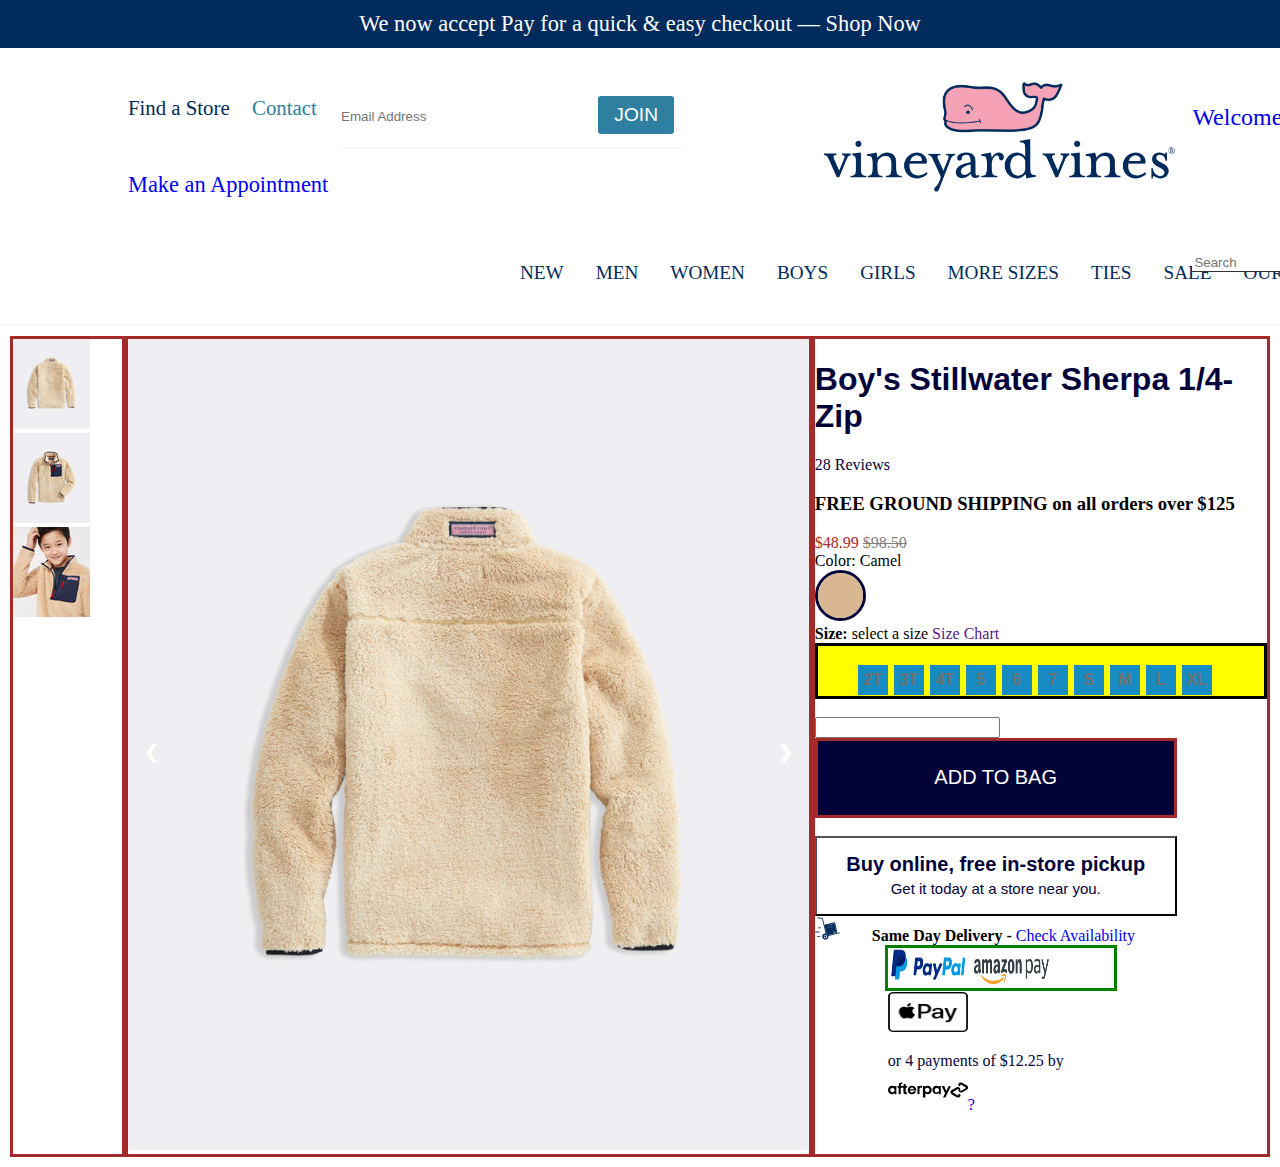
==== index.html @ 40862640 "First Commit" ====
<!DOCTYPE html>
<html lang="en">
<head>
    <meta charset="UTF-8">
    <meta http-equiv="X-UA-Compatible" content="IE=edge">
    <meta name="viewport" content="width=device-width, initial-scale=1.0">
    <title>Document</title>
    <link rel="stylesheet" href="css/style.css">
    <link rel="stylesheet" href="https://use.fontawesome.com/releases/v5.15.2/css/all.css" integrity="sha384-vSIIfh2YWi9wW0r9iZe7RJPrKwp6bG+s9QZMoITbCckVJqGCCRhc+ccxNcdpHuYu" crossorigin="anonymous">
    <script src="https://ajax.googleapis.com/ajax/libs/jquery/3.6.0/jquery.min.js"></script>
</head>
<body>

    <div id = "one">
        We now accept <i class="fab fa-apple"></i> Pay for a quick & easy checkout 
        <span>— Shop Now</span>
    </div>
    <div id = "two">
        <div id = "two__one">
            <ul>
                <a href="#">
                    <li id = "findStore">Find a Store</li>
                </a>
                <a href="#">
                    <li id = "contact">Contact</li>
                </a>
                <span>
                    <input type="text" placeholder="Email Address">
                    <button>JOIN</button>
                </span>
            </ul>
            <a href="#">
                <p>Make an Appointment</p>
            </a>
        </div>
        <div id = "two__two">
            <a href="#">
                <img src="img/logo@2.6x.png" alt="vineyard vines logo">
              </a>
        </div>
        <div id = "two__three">
            <ul>
                <a href="#">
                    <li class = "welcome">
                        <span class = "welcome">Welcome,</span>
                        <span class = "welcome">Sign in</span>
                    </li>
                </a>
                <a href="#">
                    <li class = "welcome">
                        <span>
                            Ship To
                            <i class="fab fa-canadian-maple-leaf"></i>
                        </span>
                    </li>
                </a>
                <li id = "suitcase">
                  <i class="fas fa-suitcase-rolling" id = "suitcase__icon"></i>
                 <span>
                  <p id = "bag">Bag</p>
                 </span>
                </li>
            </ul>
        </div>
        <div id = "two__four">
            <ul>
                <li>NEW</li>
                <li>MEN</li>
                <li>WOMEN</li>
                <li>BOYS</li>
                <li>GIRLS</li>
                <li>MORE SIZES</li>
                <li>TIES</li>
                <li>SALE</li>
                <li>OUR STORY</li>
            </ul>
        </div>
        <div id = "two__five">
            <span>
                <input type="text" placeholder="Search">
                <i class="fas fa-search"></i>
            </span>
        </div>
    </div>

    <div class="grid-container">
        <div class="small-images">
            <img src="img/3K001154_252_LD_B (1).jpg"  alt="">
            <img src="img/3K001154_252_LD_F (1).jpg" alt="">
            <img src="img/3K001154_252_OF_ED (1).jpg" alt="">
           

        </div>
        
        <!-- <div class="big-images">
            <div></div>
            <img src="img/3K001154_252_LD_B.jpg" width= "100%" alt="">
            

        </div> -->

        <div>
                            <!-- Slideshow container -->
        <div class="slideshow-container">

            <!-- Full-width images with number and caption text -->
            <div class="mySlides fade">
                <!-- <div class="numbertext">1 / 3</div> -->
                <img src="img/3K001154_252_LD_B.jpg" style="width:100%">
                
            </div>
        
            <div class="mySlides fade">
                <!-- <div class="numbertext">2 / 3</div> -->
                <img src="img/3K001154_252_LD_F.jpg" style="width:100%">
                
            </div>
        
            <div class="mySlides fade">
                <!-- <div class="numbertext">3 / 3</div> -->
                <img src="img/3K001154_252_OF_ED.jpg" style="width:100%">
                
            </div>
        
            <!-- Next and previous buttons -->
            <a class="prev" onclick="plusSlides(-1)">&#10094;</a>
            <a class="next" onclick="plusSlides(1)">&#10095;</a>
        </div>


        </div>
        
        <div class="details"> 
            <h1>Boy's Stillwater Sherpa 1/4-Zip</h1>
            <div class="stars">
                <i class="fas fa-star"></i>
                <i class="fas fa-star"></i>
                <i class="fas fa-star"></i>
                <i class="fas fa-star"></i>
                <i class="fas fa-star-half-alt"></i>
                <p> 28 Reviews</p>
            </div>
            <!-- <span> 28 Reviews</span></p> -->
            <h3>FREE GROUND SHIPPING <span>on all orders over $125</span></h3>
            <div class="price">$48.99 <span>$98.50</span></div>
            <div class="color">Color: Camel <br><img src="img/3K001154_252_LD_S.jpg" alt=""></div>
            <div class="size"><strong>Size: </strong> select a size <span><a href="">Size Chart</a></span></div>
            <div class="list">
                <ul>
                    <li class="available">2T</li>
                    <li class="available">3T</li>
                    <li class="available">4T</li>
                    <li class="available">5</li>
                    <li class="available">6</li>
                    <li class="available">7</li>
                    <li class="available">S</li>
                    <li class="available">M</li>
                    <li class="available">L</li>
                    <li class="available">XL</li>
                </ul>
            </div>
           
            <br>
            <div><i onClick="minus()" class="fas fa-minus-circle"></i><input class="input" type="text"><i onclick="add()" class="fas fa-plus-circle"></i></div>
              
            <div class = "button"><button onclick="addToCart()" id="blue">ADD TO BAG</button></div>
            <br><div ><button id="white"><strong>Buy online, free in-store pickup </strong> <br>
            <span>Get it today at a store near you.</span></button></div>
            <div class = "delivery">
                <img src="img/del.svg" alt="">
                <strong>Same Day Delivery - </strong>
                <a href="#">Check Availability</a>



            </div>

            <div class="modeOfPayment">
                
                    <img src="img/pay-paypal.png" alt="">
                    <img src="img/pay-amazon.png" alt="">
                    <img src="img/pay-applepay.png" alt="">
                    <p>or 4 payments of $12.25 by <img id = "" src="img/afterpay-lockup-blackonwhite.svg" alt=""><a href="#">?</a></p>
                
            </div>
            

        </div>

    </div>

    <div class="addToCart hideItems">
        <div class="itemsAdded">
            <h3>Items added to Cart</h3>
            <div class="grid-cart">
                <div class = "priceimg">
                    <img src="img/3K001154_252_LD_B (1).jpg" alt="">
                </div>
    
                <div class="cartInfo">
                    <h2>Boys' Stillwater Sherpa 1/4-Zip <br>
                    <span>$48.99<span> <span id="crossout">$98.50</span>
                 </h2>
                 <p>Camel/ 3T <br>Qty: 3 <br><span> $146.97</span></p>
                 
    
                </div>
            </div>
    
        </div>
        <hr>
        <div class="subtotal">
    
    
        </div>
        <hr>
        <div class="checkout">
            <button id="blue">CHECKOUT</button>
            <hr>
            <button id="white">CONTINUE SHOPPING</button>
    
        </div>

    </div>

    
    
    <script src="js/index.js"></script>
</body>
</html>
---- css/style.css ----
body{
    margin: 0;
    padding: 0;
    /* background-color:aqua */
}

#one {
    background-color: #002b5c;
    color: white;
    font-size: 1.4rem;
    grid-area: one;
    padding-bottom: 0.7rem;
    padding-top: 0.7rem;
    text-align: center;
  }
  
  #one span {
    font-weight: normal;
  }

  #two {
    border-bottom: 2px solid #f7f7f7;
    display: grid;
    gap: 1rem;
    grid-area: two;
    grid-auto-rows: minmax(1rem, auto);
    grid-template-columns: repeat(3, 1fr);
    padding-bottom: 1.5rem;
    padding-top: 2rem;
    grid-template-areas:
      "two__one two__two two__three"
      " two__four two__four two__five";
  }
  
  #two__one {
    color: #002b5c;
    grid-area: two__one;
    margin-left: 8rem;
    margin-right: 4rem;
    white-space: nowrap;
  }
  
  #two__one ul {
    display: flex;
    list-style-type: none;
    padding-left: 0;
  }
  
  #two__one ul * {
    margin-right: 0.7rem;
  }
  
  #findStore {
    font-size: 1.3rem;
    color: #002b5c;
  }
  
  #findStore:hover {
    border-bottom: 1px solid #002b5c;
  }
  
  #contact {
    font-size: 1.3rem;
    color: #2e7fa0;
  }
  
  #contact:hover {
    border-bottom: 1px solid #002b5c;
  }
  
  #two__one span {
    padding-bottom: 0.8rem;
    border-bottom: 2px solid #f7f7f7;
  }
  
  #two__one span input {
    border: 0;
    width: 15rem;
  }
  
  #two__one span button {
    background-color: #2e7fa0;
    border-radius: 3px;
    border: 0;
    color: white;
    font-size: 1.2rem;
    outline: 0;
    padding: 0.5rem 1rem;
  }
  
  #two__one p {
    font-size: 1.4rem;
  }
  
  #two__one p:hover {
    text-decoration: underline;
  }
  
  a {
    text-decoration: none;
  }
  
  #two__two {
    grid-area: two__two;
    margin-left: 3rem;
  }
  
  #two__two img {
    width: 22rem;
    height: 7rem;
  }
  
  #two__three {
    font-size: 1.5rem;
    grid-area: two__three;
    white-space: nowrap;
  }
  
  .welcome:hover {
    border-bottom: 1px solid #333;
  }
  
  #bag {
    font-size: 1.5rem;
    color: red;
  }
  
  #suitcase__icon {
    font-size: 3rem;
  }
  
  #two__three ul {
    list-style-type: none;
    display: flex;
    padding-left: 0;
  }
  
  #two__three span {
    margin-right: 1rem;
  }
  
  #two__three ul li {
    margin-right: 1rem;
  }
  
  #two__three ul li[class="welcome"]::after {
    content: "|";
  }
  
  #two__four {
    grid-area: two__four;
    white-space: nowrap;
    margin-left: 30rem;
  }
  
  #two__four ul {
    list-style-type: none;
    color: #002b5c;
    display: flex;
    justify-content: space-around;
  }
  
  #two__four ul li {
    margin-right: 2rem;
    font-size: 1.2rem;
  }
  
  #two__four ul li:hover {
    padding: 1rem;
    background-color: #2e7fa0;
  }
  
  #two__five {
    grid-area: two__five;
  }
  
  #two__five input {
    border: 0;
    border-bottom: 1px solid #333;
  }
  
  #two__five i {
    font-size: 1.5rem;
  }
  #three {
    grid-area: three;
    display: grid;
    gap: 1rem;
    grid-template-columns: repeat(11, 1fr);
    grid-auto-rows: minmax(1fr, auto);
    grid-template-areas:
      "three_1 . . . . . . . . . . "
      "three_2 three_3 three_3 three_3 three_3 three_3 three_4 three_4 three_4 three_4 three_4";
  }
  
  #three_1 {
    grid-area: three_1;
    margin-left: 2rem;
  }
  
  #three_1 ul {
    list-style-type: none;
    display: flex;
  }
  
  #three_1 ul li {
    margin-right: 1.5rem;
    font-size: 1.2rem;
    color: #333;
  }
  
  #three_1 ul li::after {
    content: " >";
    white-space: nowrap;
  }
  
  #three_1 ul li:hover {
    border-bottom: 1px solid #333;
  }
  
  #three_2 {
    grid-area: three_2;
    margin-left: 6rem;
  }
  
  #three_2_a img:hover,
  #three_2_b img:hover,
  #three_2_c img:hover {
    border: 2px solid #333;
    transform: scale(1.02);
  }

/* Slideshow container */
.slideshow-container {
    max-width: 100%;
    max-height: 100%;
    position: relative; 
    margin: auto; 
  }
  
  .mySlides {
    display: none;
  }
  
  .prev, .next {
    cursor: pointer;
    position: absolute;
    top: 50%;
    width: auto;
    margin-top: -22px;
    padding: 16px;
    color: white;
    font-weight: bold;
    font-size: 18px;
    transition: 0.6s ease;
    border-radius: 0 3px 3px 0;
    user-select: none;
  }
  
  
  .next {
    right: 0;
    border-radius: 3px 0 0 3px;
  }
  
  
  .prev:hover, .next:hover {
    background-color: rgba(0,0,0,0.8);
  }
  
  .text {
    color: #f2f2f2;
    font-size: 15px;
    /* padding: 8px 12px; */
    position: absolute;
    bottom: 8px;
    width: 80%;
    height: 420px;
    /* border: solid black; */
    margin-left: 100px;
    margin-bottom: 50px;
    /* text-align: center; */
  }
  
  /* .dot {
    cursor: pointer;
    height: 15px;
    width: 15px;
    margin: 0 2px;
    background-color: #bbb;
    border-radius: 50%;
    display: inline-block;
    transition: background-color 0.6s ease;
  } */
  
  .active, .dot:hover {
    background-color: #717171;
  }
  
  .fade {
    -webkit-animation-name: fade;
    -webkit-animation-duration: 1.5s;
    animation-name: fade;
    animation-duration: 1.5s;
  }
  
  @-webkit-keyframes fade {
    from {opacity: .4}
    to {opacity: 1}
  }
  
  @keyframes fade {
    from {opacity: .4}
    to {opacity: 1}
  }
  
  
  
.grid-container{
    display: grid;
    /* border: solid green; */
    grid-template-columns: 0.5fr 3fr 2fr;
    grid-template-rows:1fr;
    padding:10px;
}

.grid-container > div {
    border: solid brown; 
}

.details h1{
    font-family: Arial, Helvetica, sans-serif;
    color: rgb(3, 3, 58);
}

.details p{
    color: rgb(3, 3, 58);
}

/* .star{
    display: grid;
    grid-template-columns: 1fr repeat(6, 1fr);
} */
.details p span{
    font-family: Arial, Helvetica;
}

.price{
    color:brown;
}

.price span{
    color:gray;
    text-decoration:line-through;
}

.color{
    color: black;

}

.color img{
    border: solid  rgb(3, 3, 58);
    border-radius: 50%;
    width: 10%;
    height: 10%;
}

.color img:hover{
    cursor: pointer;
}
.list{
    border: solid black;
    height: 50px;
    background-color: yellow;
}
.list li{
    padding: 0;
    float: left;
    display: block;
    margin: 3px 6px 3px 0px;
}

.available{
    float: left;
    display: block;
    width: 30px;
    height:30px;
    background-color: rgb(24, 140, 194);
    position: relative;
    color: rgb(113, 113, 113);
    font-family: sans-serif;
    font-weight: 700;
    line-height: 30px;
    margin-right: 5px;
    text-align: center
   
}
.button{
    align-content: center;
}
#blue{
    background-color: rgb(3, 3, 58);
    color: white;
    border: solid brown;
    width: 80%;
    height:80px;
    font-size:20px;
}

#white{
    color:  rgb(3, 3, 58);
    background-color:white;
    width: 80%;
    height:80px;
    font-size: 20px;

}

#white span{
    font-size: 15px;
}

.delivery img{
    width: 25px;
    height: 25px;
    background-size: contain;
    padding-right: 28px;
}

.modeOfPayment{
 border: solid green;
 width:50%;
 height:40px; 
 align-items: center;
 align-content: center;
 margin-left: 70px;
}


.modeOfPayment img{
    width: 80px;
    height:40px;
}

.modeOfPayment p{
    padding-top:-20px
}

#afterPay{
    width: 80px;
    height:40px;

}

.addToCart{
    width: 30%;
    border: solid green;
    position: fixed;
    z-index: 1;
    top: 0;
    background-color: white;
}

.hideItems{
    display: none;
}

.grid-cart{
    display: grid;
    grid-template-columns: 1fr 1fr;
    border: solid orange;
    position: relative;
    bottom: 50px;
}
.itemsAdded h3{
    background-color:rgb(3, 3, 58) ;
    color: white;
    font-size: 30px;
    bottom: 25px;
    position: relative;
    display: flex;
}

.priceimg img{
    border: solid brown;
    width:170px;
}
.cartInfo{
    border: solid blue;
}
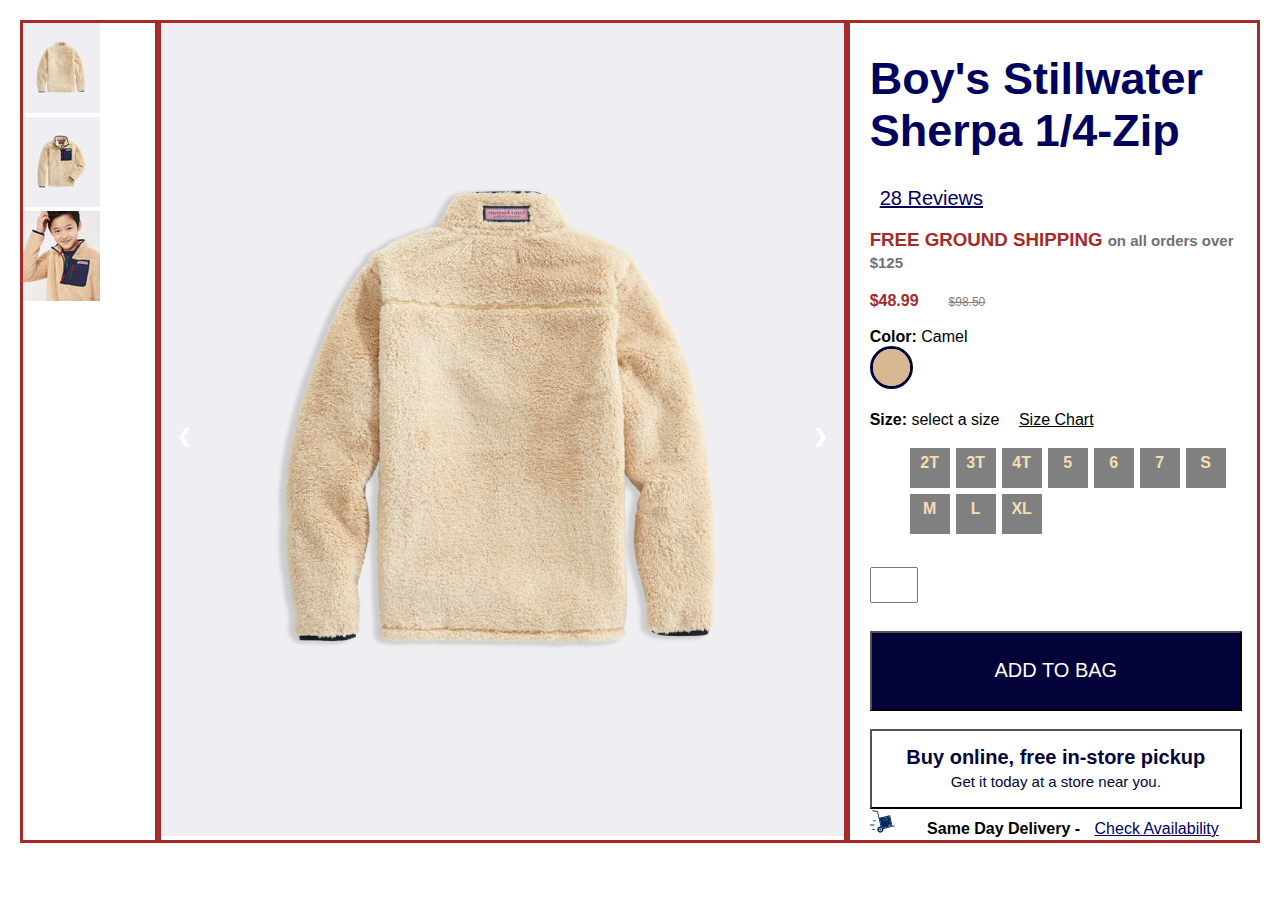
==== commit 867559b6: "Second Commit" ====
--- a/index.html
+++ b/index.html
@@ -11,7 +11,7 @@
 </head>
 <body>
 
-    <div id = "one">
+    <!-- <div id = "one">
         We now accept <i class="fab fa-apple"></i> Pay for a quick & easy checkout 
         <span>— Shop Now</span>
     </div>
@@ -81,13 +81,16 @@
                 <i class="fas fa-search"></i>
             </span>
         </div>
-    </div>
+    </div> -->
 
     <div class="grid-container">
         <div class="small-images">
-            <img src="img/3K001154_252_LD_B (1).jpg"  alt="">
+            <div><a href="img/3K001154_252_LD_B.jpg"></a><img src="img/3K001154_252_LD_B (1).jpg"  alt=""></div>
+            <div><a href="img/3K001154_252_LD_F.jpg"></a><img src="img/3K001154_252_LD_F (1).jpg" alt=""> </div>
+            <div><a href="img/3K001154_252_OF_ED.jpg"></a><img src="img/3K001154_252_OF_ED (1).jpg" alt=""></div>
+            <!-- <img src="img/3K001154_252_LD_B (1).jpg"  alt="">
             <img src="img/3K001154_252_LD_F (1).jpg" alt="">
-            <img src="img/3K001154_252_OF_ED (1).jpg" alt="">
+            <img src="img/3K001154_252_OF_ED (1).jpg" alt=""> -->
            
 
         </div>
@@ -138,13 +141,13 @@
                 <i class="fas fa-star"></i>
                 <i class="fas fa-star"></i>
                 <i class="fas fa-star-half-alt"></i>
-                <p> 28 Reviews</p>
+                <span><a href="#"> 28 Reviews</a></span>
             </div>
             <!-- <span> 28 Reviews</span></p> -->
             <h3>FREE GROUND SHIPPING <span>on all orders over $125</span></h3>
-            <div class="price">$48.99 <span>$98.50</span></div>
-            <div class="color">Color: Camel <br><img src="img/3K001154_252_LD_S.jpg" alt=""></div>
-            <div class="size"><strong>Size: </strong> select a size <span><a href="">Size Chart</a></span></div>
+            <div class="price"><strong>$48.99</strong><span>$98.50</span></div> <br>
+            <div class="color"><strong>Color: </strong> <span>Camel</span><br><img src="img/3K001154_252_LD_S.jpg" alt=""></div><br>
+            <div class="size"><strong>Size: </strong> select a size <span><a href="">Size Chart</a></span></div> 
             <div class="list">
                 <ul>
                     <li class="available">2T</li>
@@ -159,9 +162,9 @@
                     <li class="available">XL</li>
                 </ul>
             </div>
-           
+        
             <br>
-            <div><i onClick="minus()" class="fas fa-minus-circle"></i><input class="input" type="text"><i onclick="add()" class="fas fa-plus-circle"></i></div>
+            <div class="num"><i onClick="minus()" class="fas fa-minus-circle"></i><input class="input" type="text"><i onclick="add()" class="fas fa-plus-circle"></i></div> <br>
               
             <div class = "button"><button onclick="addToCart()" id="blue">ADD TO BAG</button></div>
             <br><div ><button id="white"><strong>Buy online, free in-store pickup </strong> <br>
@@ -175,14 +178,14 @@
 
             </div>
 
-            <div class="modeOfPayment">
+            <!-- <div class="modeOfPayment">
                 
                     <img src="img/pay-paypal.png" alt="">
                     <img src="img/pay-amazon.png" alt="">
                     <img src="img/pay-applepay.png" alt="">
                     <p>or 4 payments of $12.25 by <img id = "" src="img/afterpay-lockup-blackonwhite.svg" alt=""><a href="#">?</a></p>
                 
-            </div>
+            </div> -->
             
 
         </div>
@@ -191,7 +194,7 @@
 
     <div class="addToCart hideItems">
         <div class="itemsAdded">
-            <h3>Items added to Cart</h3>
+            <h3>Items added to Cart <span onclick="close()" id="close">X</span></h3>
             <div class="grid-cart">
                 <div class = "priceimg">
                     <img src="img/3K001154_252_LD_B (1).jpg" alt="">
@@ -210,6 +213,8 @@
         </div>
         <hr>
         <div class="subtotal">
+            <h2>CART SUBTOTAL: <SPan>$97.98</SPan></h2>
+            <P>Add $27.02 <span>to qualify for FREE SHIPPING!</span></P>
     
     
         </div>
--- a/css/style.css
+++ b/css/style.css
@@ -2,9 +2,10 @@
     margin: 0;
     padding: 0;
     /* background-color:aqua */
-}
-
-#one {
+    font-family: Arial, Helvetica, sans-serif;
+}
+
+/* #one {
     background-color: #002b5c;
     color: white;
     font-size: 1.4rem;
@@ -228,7 +229,7 @@
   #three_2_c img:hover {
     border: 2px solid #333;
     transform: scale(1.02);
-  }
+  } */
 
 /* Slideshow container */
 .slideshow-container {
@@ -319,30 +320,53 @@
 .grid-container{
     display: grid;
     /* border: solid green; */
-    grid-template-columns: 0.5fr 3fr 2fr;
+    grid-template-columns: 1fr 5fr 3fr;
     grid-template-rows:1fr;
-    padding:10px;
+    padding:20px;
 }
 
 .grid-container > div {
     border: solid brown; 
 }
+.small-images img:hover{
+  cursor: pointer;
+  border-color: rgb(0, 0, 94);
+
+}
+
+.details{
+  padding-left: 20px;
+  padding-right: 15px;
+}
+.stars{
+  font-size: 20px;
+  color:  rgb(0, 0, 94);
+
+}
+
+.stars span{
+  color:  rgb(0, 0, 94);
+}
 
 .details h1{
     font-family: Arial, Helvetica, sans-serif;
-    color: rgb(3, 3, 58);
-}
-
-.details p{
-    color: rgb(3, 3, 58);
-}
-
-/* .star{
-    display: grid;
-    grid-template-columns: 1fr repeat(6, 1fr);
-} */
-.details p span{
-    font-family: Arial, Helvetica;
+    color: rgb(0, 0, 94);
+    font-size: 45px;
+}
+
+.details a{
+    color:  rgb(0, 0, 94);
+    margin-left: 10px;
+
+}
+
+h3{
+  color: brown;
+}
+
+h3 span{
+  color: #717171;
+  font-size: 15px;
 }
 
 .price{
@@ -352,6 +376,8 @@
 .price span{
     color:gray;
     text-decoration:line-through;
+    font-size: 12px;
+    margin-left: 30px;
 }
 
 .color{
@@ -369,52 +395,94 @@
 .color img:hover{
     cursor: pointer;
 }
+.size{
+  color: black;
+}
+
+.size a{
+  color: black;
+  margin-left: 15px;
+}
 .list{
-    border: solid black;
-    height: 50px;
-    background-color: yellow;
+    /* border: solid black; */
+    /* height: 70px;
+    background-color: yellow; */
+    
 }
 .list li{
     padding: 0;
     float: left;
-    display: block;
+    /* display: block; */
     margin: 3px 6px 3px 0px;
 }
 
 .available{
     float: left;
     display: block;
-    width: 30px;
-    height:30px;
-    background-color: rgb(24, 140, 194);
+    width: 40px;
+    height: 40px;
+    background-color: gray;
     position: relative;
-    color: rgb(113, 113, 113);
-    font-family: sans-serif;
+    color: wheat;
     font-weight: 700;
     line-height: 30px;
     margin-right: 5px;
     text-align: center
    
 }
+.available:hover{
+  cursor: pointer;
+  color: white;
+  background-color: rgb(0, 0, 94);
+}
+
+.num{
+  /* border: solid green; */
+  width: 60%;
+  height: 50px;
+  margin-top: 100px;
+  /* margin-left: 50px; */
+  font-size: 30px;
+}
+
+.num input{
+  height: 30px;
+  width: 40px;
+  
+
+  
+}
+.num i{
+  /* margin-top:5px; */
+}
 .button{
     align-content: center;
 }
+
 #blue{
     background-color: rgb(3, 3, 58);
     color: white;
-    border: solid brown;
-    width: 80%;
+    /* border: solid brown; */
+    width: 100%;
     height:80px;
     font-size:20px;
+    /* margin-left: 30px; */
+}
+
+#blue:hover{
+  cursor: pointer;
 }
 
 #white{
     color:  rgb(3, 3, 58);
     background-color:white;
-    width: 80%;
+    width: 100%;
     height:80px;
     font-size: 20px;
-
+}
+
+#white:hover{
+  cursor: pointer;
 }
 
 #white span{
@@ -460,6 +528,8 @@
     z-index: 1;
     top: 0;
     background-color: white;
+    padding:0;
+    margin: 0%;
 }
 
 .hideItems{
@@ -476,12 +546,22 @@
 .itemsAdded h3{
     background-color:rgb(3, 3, 58) ;
     color: white;
-    font-size: 30px;
+    font-size: 24px;
     bottom: 25px;
     position: relative;
     display: flex;
-}
-
+    height: 45px;
+    text-align: center;
+}
+
+.itemsAdded h3 span{
+  color: white;
+  margin-left: 160px;;
+}
+
+.itemsAdded h3 span:hover{
+  cursor: pointer;
+}
 .priceimg img{
     border: solid brown;
     width:170px;
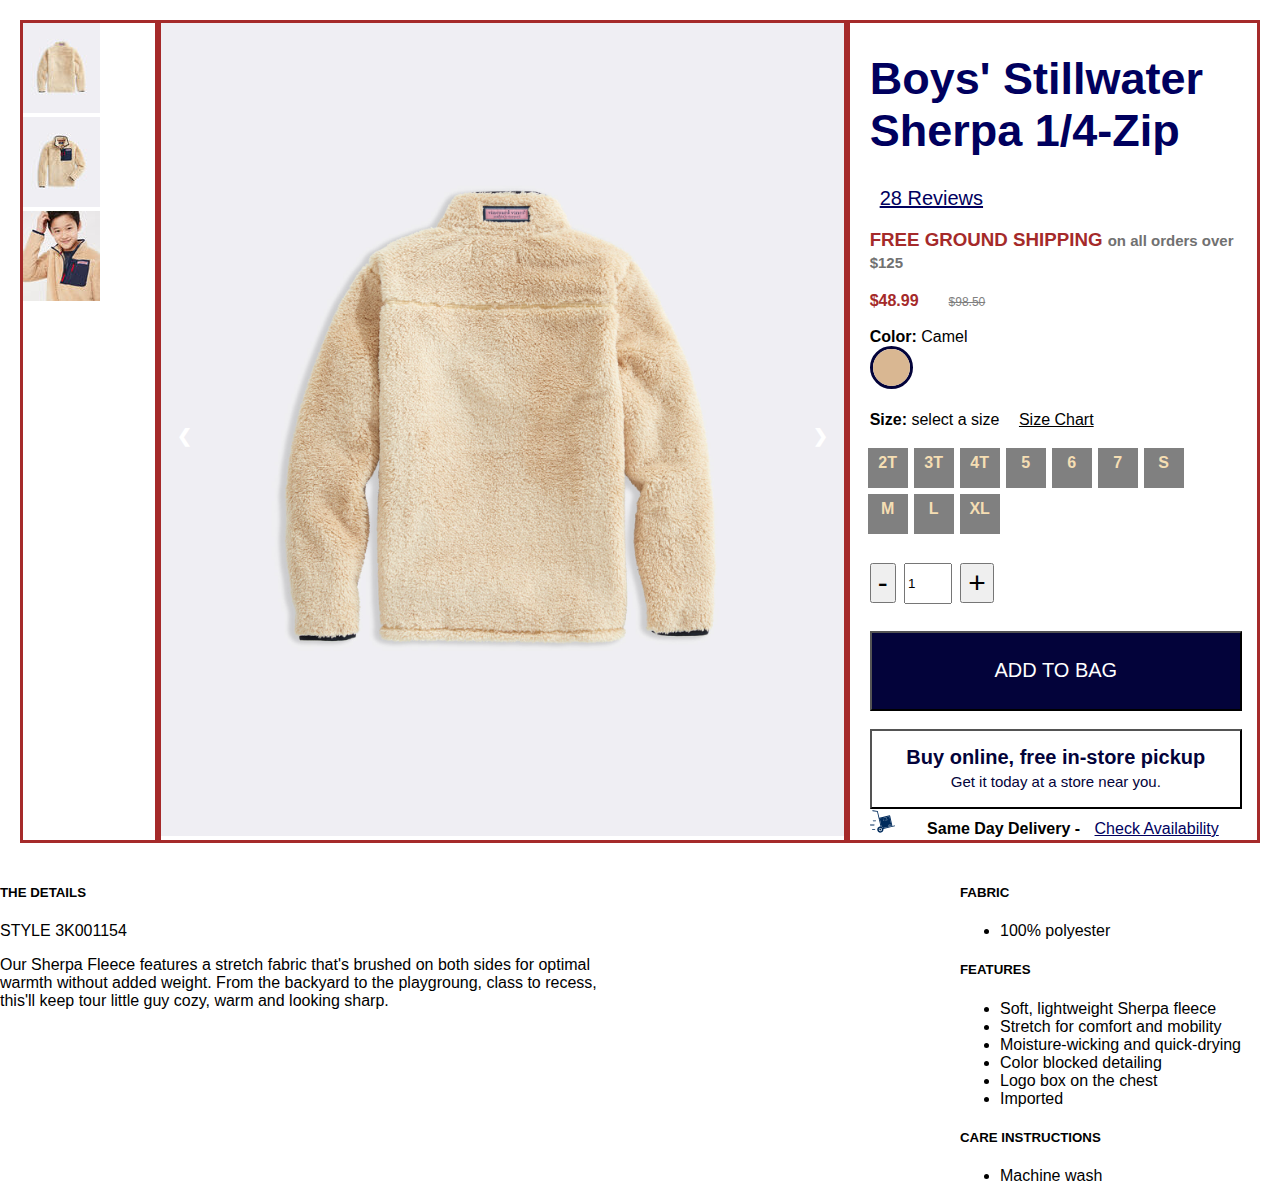
==== commit dc561792: "started functionality" ====
--- a/index.html
+++ b/index.html
@@ -4,10 +4,11 @@
     <meta charset="UTF-8">
     <meta http-equiv="X-UA-Compatible" content="IE=edge">
     <meta name="viewport" content="width=device-width, initial-scale=1.0">
-    <title>Document</title>
+    <title>Product Details</title>
     <link rel="stylesheet" href="css/style.css">
     <link rel="stylesheet" href="https://use.fontawesome.com/releases/v5.15.2/css/all.css" integrity="sha384-vSIIfh2YWi9wW0r9iZe7RJPrKwp6bG+s9QZMoITbCckVJqGCCRhc+ccxNcdpHuYu" crossorigin="anonymous">
     <script src="https://ajax.googleapis.com/ajax/libs/jquery/3.6.0/jquery.min.js"></script>
+    <script src="js/jquery-3.6.0.min.js"></script>
 </head>
 <body>
 
@@ -85,47 +86,37 @@
 
     <div class="grid-container">
         <div class="small-images">
-            <div><a href="img/3K001154_252_LD_B.jpg"></a><img src="img/3K001154_252_LD_B (1).jpg"  alt=""></div>
-            <div><a href="img/3K001154_252_LD_F.jpg"></a><img src="img/3K001154_252_LD_F (1).jpg" alt=""> </div>
-            <div><a href="img/3K001154_252_OF_ED.jpg"></a><img src="img/3K001154_252_OF_ED (1).jpg" alt=""></div>
-            <!-- <img src="img/3K001154_252_LD_B (1).jpg"  alt="">
+            
+            <img src="img/3K001154_252_LD_B (1).jpg"  alt="">
             <img src="img/3K001154_252_LD_F (1).jpg" alt="">
-            <img src="img/3K001154_252_OF_ED (1).jpg" alt=""> -->
-           
-
-        </div>
-        
-        <!-- <div class="big-images">
-            <div></div>
-            <img src="img/3K001154_252_LD_B.jpg" width= "100%" alt="">
-            
-
-        </div> -->
-
+            <img src="img/3K001154_252_OF_ED (1).jpg" alt="">
+
+        </div>
+        
+  
         <div>
-                            <!-- Slideshow container -->
+                            
         <div class="slideshow-container">
 
-            <!-- Full-width images with number and caption text -->
             <div class="mySlides fade">
-                <!-- <div class="numbertext">1 / 3</div> -->
+                
                 <img src="img/3K001154_252_LD_B.jpg" style="width:100%">
                 
             </div>
         
             <div class="mySlides fade">
-                <!-- <div class="numbertext">2 / 3</div> -->
+                
                 <img src="img/3K001154_252_LD_F.jpg" style="width:100%">
                 
             </div>
         
             <div class="mySlides fade">
-                <!-- <div class="numbertext">3 / 3</div> -->
+        
                 <img src="img/3K001154_252_OF_ED.jpg" style="width:100%">
                 
             </div>
         
-            <!-- Next and previous buttons -->
+        
             <a class="prev" onclick="plusSlides(-1)">&#10094;</a>
             <a class="next" onclick="plusSlides(1)">&#10095;</a>
         </div>
@@ -134,7 +125,7 @@
         </div>
         
         <div class="details"> 
-            <h1>Boy's Stillwater Sherpa 1/4-Zip</h1>
+            <h1 id="detail">Boys' Stillwater Sherpa 1/4-Zip</h1>
             <div class="stars">
                 <i class="fas fa-star"></i>
                 <i class="fas fa-star"></i>
@@ -143,7 +134,7 @@
                 <i class="fas fa-star-half-alt"></i>
                 <span><a href="#"> 28 Reviews</a></span>
             </div>
-            <!-- <span> 28 Reviews</span></p> -->
+           
             <h3>FREE GROUND SHIPPING <span>on all orders over $125</span></h3>
             <div class="price"><strong>$48.99</strong><span>$98.50</span></div> <br>
             <div class="color"><strong>Color: </strong> <span>Camel</span><br><img src="img/3K001154_252_LD_S.jpg" alt=""></div><br>
@@ -162,9 +153,17 @@
                     <li class="available">XL</li>
                 </ul>
             </div>
+
+            <div class="left"> </div>
         
             <br>
-            <div class="num"><i onClick="minus()" class="fas fa-minus-circle"></i><input class="input" type="text"><i onclick="add()" class="fas fa-plus-circle"></i></div> <br>
+            <div class="num">
+                <button onclick="minus()"> - </button>
+                <input class="input" type="text" value="1">
+                <button onclick="add()"> + </button>
+                
+            </div> 
+            <br>
               
             <div class = "button"><button onclick="addToCart()" id="blue">ADD TO BAG</button></div>
             <br><div ><button id="white"><strong>Buy online, free in-store pickup </strong> <br>
@@ -194,10 +193,10 @@
 
     <div class="addToCart hideItems">
         <div class="itemsAdded">
-            <h3>Items added to Cart <span onclick="close()" id="close">X</span></h3>
+            <h3>Items added to Cart <tum onclick="addToCart()" id="close">&times;</tum></h3>
             <div class="grid-cart">
                 <div class = "priceimg">
-                    <img src="img/3K001154_252_LD_B (1).jpg" alt="">
+                    <img src="img/3K001154_252_LD_B.jpg" alt="">
                 </div>
     
                 <div class="cartInfo">
@@ -220,10 +219,51 @@
         </div>
         <hr>
         <div class="checkout">
-            <button id="blue">CHECKOUT</button>
+            <a href="cart.html"><button id="blue">CHECKOUT</button></a>
             <hr>
             <button id="white">CONTINUE SHOPPING</button>
     
+        </div>
+
+    </div>
+
+    <div class="description">
+        <div>
+            <h5>THE DETAILS</h5>
+            <p>STYLE 3K001154</p>
+            <p>Our Sherpa Fleece features a stretch fabric that's brushed on both sides for optimal <br>
+            warmth without added weight. From the backyard to the playgroung, class to recess,<br>
+            this'll keep tour little guy cozy, warm and looking sharp.
+            </p>
+
+        </div>
+
+        <div>
+            <div class="fabrics">
+                <h5>FABRIC</h5>
+                <ul><li>100% polyester</li></ul>
+            </div>
+
+            <div class="features">
+                <h5>FEATURES</h5>
+                <ul>
+                    <li>Soft, lightweight Sherpa fleece</li>
+                    <li> Stretch for comfort and mobility</li>
+                    <li>Moisture-wicking and quick-drying</li>
+                    <li>Color blocked detailing</li>
+                    <li>Logo box on the chest</li>
+                    <li>Imported</li>
+                </ul>
+
+            </div>
+            
+            <div class="instruct">
+                <h5>CARE INSTRUCTIONS</h5>
+                <ul><li>Machine wash</li></ul>
+
+            </div>
+            
+            
         </div>
 
     </div>
--- a/css/style.css
+++ b/css/style.css
@@ -330,7 +330,7 @@
 }
 .small-images img:hover{
   cursor: pointer;
-  border-color: rgb(0, 0, 94);
+  border:1px solid rgb(0, 0, 94);
 
 }
 
@@ -403,11 +403,10 @@
   color: black;
   margin-left: 15px;
 }
-.list{
-    /* border: solid black; */
-    /* height: 70px;
-    background-color: yellow; */
-    
+.list{    
+    position: relative;
+    right: 42px;
+   
 }
 .list li{
     padding: 0;
@@ -436,7 +435,8 @@
   background-color: rgb(0, 0, 94);
 }
 
-.num{
+
+.num {
   /* border: solid green; */
   width: 60%;
   height: 50px;
@@ -446,14 +446,14 @@
 }
 
 .num input{
-  height: 30px;
+  height: 35px;
   width: 40px;
-  
-
-  
-}
-.num i{
-  /* margin-top:5px; */
+  position: relative; 
+  top: -5px; 
+}
+
+.num button {
+  font-size: 30px;
 }
 .button{
     align-content: center;
@@ -530,6 +530,8 @@
     background-color: white;
     padding:0;
     margin: 0%;
+    left: 69%;
+    
 }
 
 .hideItems{
@@ -539,7 +541,7 @@
 .grid-cart{
     display: grid;
     grid-template-columns: 1fr 1fr;
-    border: solid orange;
+    /* border: solid orange; */
     position: relative;
     bottom: 50px;
 }
@@ -554,18 +556,26 @@
     text-align: center;
 }
 
-.itemsAdded h3 span{
+
+
+#close{
   color: white;
   margin-left: 160px;;
 }
 
-.itemsAdded h3 span:hover{
+#close:hover{
   cursor: pointer;
 }
 .priceimg img{
-    border: solid brown;
+    /* border: solid brown; */
     width:170px;
 }
-.cartInfo{
+/* .cartInfo{
     border: solid blue;
-}
+} */
+
+.description{
+  display: grid;
+  grid-template-columns: 3fr 1fr;
+  
+}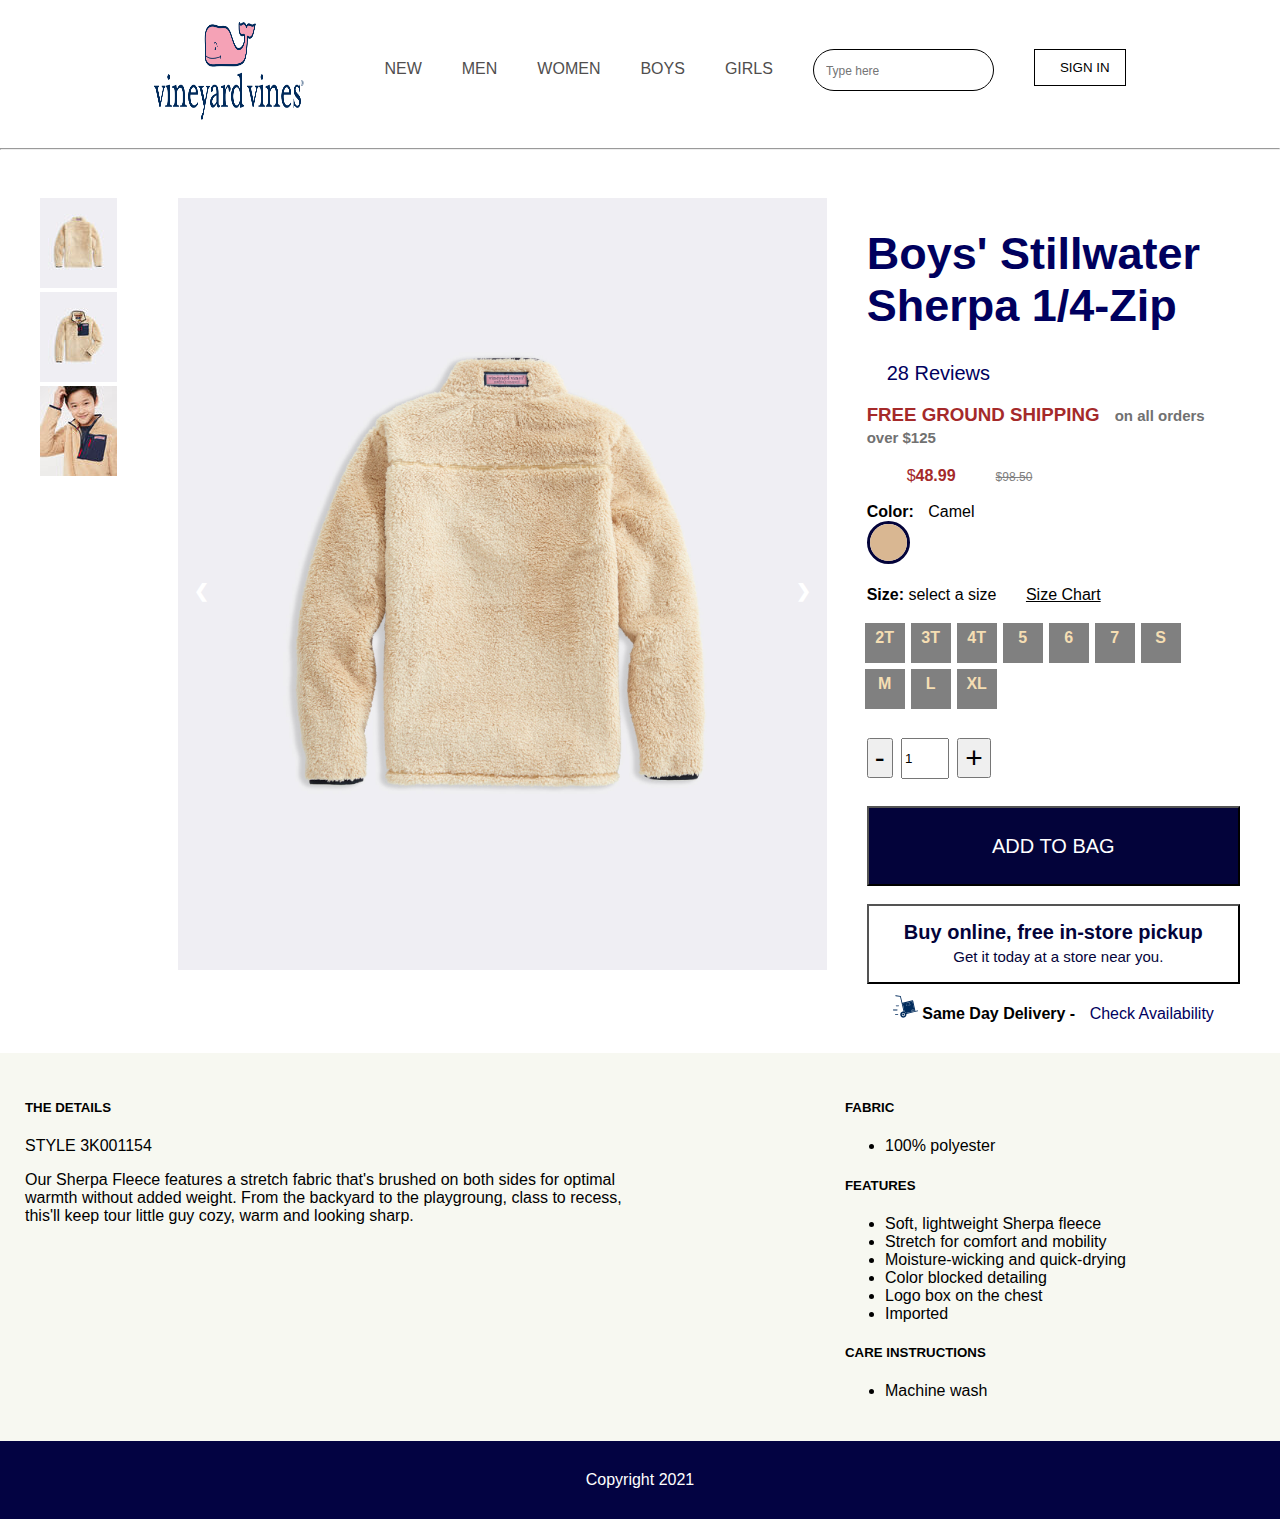
==== commit ef3a7a4b: "Checkout page done" ====
--- a/index.html
+++ b/index.html
@@ -9,80 +9,38 @@
     <link rel="stylesheet" href="https://use.fontawesome.com/releases/v5.15.2/css/all.css" integrity="sha384-vSIIfh2YWi9wW0r9iZe7RJPrKwp6bG+s9QZMoITbCckVJqGCCRhc+ccxNcdpHuYu" crossorigin="anonymous">
     <script src="https://ajax.googleapis.com/ajax/libs/jquery/3.6.0/jquery.min.js"></script>
     <script src="js/jquery-3.6.0.min.js"></script>
+    <link rel="stylesheet" href="css/nav.css">
 </head>
 <body>
 
-    <!-- <div id = "one">
-        We now accept <i class="fab fa-apple"></i> Pay for a quick & easy checkout 
-        <span>— Shop Now</span>
-    </div>
-    <div id = "two">
-        <div id = "two__one">
+    <div class="holder">
+        <div class="nav-bar">
+            <div class="pic">
+                <img src="img/logo@2.6x.png">
+            </div>
             <ul>
-                <a href="#">
-                    <li id = "findStore">Find a Store</li>
-                </a>
-                <a href="#">
-                    <li id = "contact">Contact</li>
-                </a>
-                <span>
-                    <input type="text" placeholder="Email Address">
-                    <button>JOIN</button>
-                </span>
-            </ul>
-            <a href="#">
-                <p>Make an Appointment</p>
-            </a>
-        </div>
-        <div id = "two__two">
-            <a href="#">
-                <img src="img/logo@2.6x.png" alt="vineyard vines logo">
-              </a>
-        </div>
-        <div id = "two__three">
-            <ul>
-                <a href="#">
-                    <li class = "welcome">
-                        <span class = "welcome">Welcome,</span>
-                        <span class = "welcome">Sign in</span>
-                    </li>
-                </a>
-                <a href="#">
-                    <li class = "welcome">
-                        <span>
-                            Ship To
-                            <i class="fab fa-canadian-maple-leaf"></i>
-                        </span>
-                    </li>
-                </a>
-                <li id = "suitcase">
-                  <i class="fas fa-suitcase-rolling" id = "suitcase__icon"></i>
-                 <span>
-                  <p id = "bag">Bag</p>
-                 </span>
+                <li><a href="#">NEW</a> </li>
+                <li><a href="#">MEN</a> </li>
+                <li><a href="#">WOMEN</a> </li>
+                <li><a href="#">BOYS</a> </li>
+                <li><a href="#">GIRLS</a> </li>
+                <li>
+                    <div class="box">
+                        <input type="text" class="txt" placeholder="Type here">
+                        <a href="#"> <i class="fas fa-search"></i> </a>
+                    </div>
+                </li>
+                <li><a href= "#">
+                    <button class="click">
+                        <i class="fas fa-sign-in-alt"></i>
+                        <span>SIGN IN</span> 
+                    </button>
+                    </a></li>
                 </li>
             </ul>
         </div>
-        <div id = "two__four">
-            <ul>
-                <li>NEW</li>
-                <li>MEN</li>
-                <li>WOMEN</li>
-                <li>BOYS</li>
-                <li>GIRLS</li>
-                <li>MORE SIZES</li>
-                <li>TIES</li>
-                <li>SALE</li>
-                <li>OUR STORY</li>
-            </ul>
-        </div>
-        <div id = "two__five">
-            <span>
-                <input type="text" placeholder="Search">
-                <i class="fas fa-search"></i>
-            </span>
-        </div>
-    </div> -->
+    </div>
+    <hr>
 
     <div class="grid-container">
         <div class="small-images">
@@ -136,7 +94,7 @@
             </div>
            
             <h3>FREE GROUND SHIPPING <span>on all orders over $125</span></h3>
-            <div class="price"><strong>$48.99</strong><span>$98.50</span></div> <br>
+            <div class="price"><span id="brown">$</span><strong id="price">48.99</strong><span>$98.50</span></div> <br>
             <div class="color"><strong>Color: </strong> <span>Camel</span><br><img src="img/3K001154_252_LD_S.jpg" alt=""></div><br>
             <div class="size"><strong>Size: </strong> select a size <span><a href="">Size Chart</a></span></div> 
             <div class="list">
@@ -159,7 +117,7 @@
             <br>
             <div class="num">
                 <button onclick="minus()"> - </button>
-                <input class="input" type="text" value="1">
+                <input class="input" id="index-quantity" type="text" value="1">
                 <button onclick="add()"> + </button>
                 
             </div> 
@@ -200,10 +158,8 @@
                 </div>
     
                 <div class="cartInfo">
-                    <h2>Boys' Stillwater Sherpa 1/4-Zip <br>
-                    <span>$48.99<span> <span id="crossout">$98.50</span>
-                 </h2>
-                 <p>Camel/ 3T <br>Qty: 3 <br><span> $146.97</span></p>
+                    <h2>Boys' Stillwater Sherpa 1/4-Zip <br> </h2>
+                 <p>Camel/ 3T <br>Qty: <span id="cartQuantity">0</span></p>
                  
     
                 </div>
@@ -212,7 +168,7 @@
         </div>
         <hr>
         <div class="subtotal">
-            <h2>CART SUBTOTAL: <SPan>$97.98</SPan></h2>
+            <h2>CART SUBTOTAL: <Span>$ <span id="cartSubTotal">0</span> <Span></h2>
             <P>Add $27.02 <span>to qualify for FREE SHIPPING!</span></P>
     
     
@@ -268,6 +224,11 @@
 
     </div>
 
+    <div class="fotter">
+        Copyright 2021
+
+    </div>
+
     
     
     <script src="js/index.js"></script>
--- a/css/style.css
+++ b/css/style.css
@@ -5,233 +5,7 @@
     font-family: Arial, Helvetica, sans-serif;
 }
 
-/* #one {
-    background-color: #002b5c;
-    color: white;
-    font-size: 1.4rem;
-    grid-area: one;
-    padding-bottom: 0.7rem;
-    padding-top: 0.7rem;
-    text-align: center;
-  }
-  
-  #one span {
-    font-weight: normal;
-  }
-
-  #two {
-    border-bottom: 2px solid #f7f7f7;
-    display: grid;
-    gap: 1rem;
-    grid-area: two;
-    grid-auto-rows: minmax(1rem, auto);
-    grid-template-columns: repeat(3, 1fr);
-    padding-bottom: 1.5rem;
-    padding-top: 2rem;
-    grid-template-areas:
-      "two__one two__two two__three"
-      " two__four two__four two__five";
-  }
-  
-  #two__one {
-    color: #002b5c;
-    grid-area: two__one;
-    margin-left: 8rem;
-    margin-right: 4rem;
-    white-space: nowrap;
-  }
-  
-  #two__one ul {
-    display: flex;
-    list-style-type: none;
-    padding-left: 0;
-  }
-  
-  #two__one ul * {
-    margin-right: 0.7rem;
-  }
-  
-  #findStore {
-    font-size: 1.3rem;
-    color: #002b5c;
-  }
-  
-  #findStore:hover {
-    border-bottom: 1px solid #002b5c;
-  }
-  
-  #contact {
-    font-size: 1.3rem;
-    color: #2e7fa0;
-  }
-  
-  #contact:hover {
-    border-bottom: 1px solid #002b5c;
-  }
-  
-  #two__one span {
-    padding-bottom: 0.8rem;
-    border-bottom: 2px solid #f7f7f7;
-  }
-  
-  #two__one span input {
-    border: 0;
-    width: 15rem;
-  }
-  
-  #two__one span button {
-    background-color: #2e7fa0;
-    border-radius: 3px;
-    border: 0;
-    color: white;
-    font-size: 1.2rem;
-    outline: 0;
-    padding: 0.5rem 1rem;
-  }
-  
-  #two__one p {
-    font-size: 1.4rem;
-  }
-  
-  #two__one p:hover {
-    text-decoration: underline;
-  }
-  
-  a {
-    text-decoration: none;
-  }
-  
-  #two__two {
-    grid-area: two__two;
-    margin-left: 3rem;
-  }
-  
-  #two__two img {
-    width: 22rem;
-    height: 7rem;
-  }
-  
-  #two__three {
-    font-size: 1.5rem;
-    grid-area: two__three;
-    white-space: nowrap;
-  }
-  
-  .welcome:hover {
-    border-bottom: 1px solid #333;
-  }
-  
-  #bag {
-    font-size: 1.5rem;
-    color: red;
-  }
-  
-  #suitcase__icon {
-    font-size: 3rem;
-  }
-  
-  #two__three ul {
-    list-style-type: none;
-    display: flex;
-    padding-left: 0;
-  }
-  
-  #two__three span {
-    margin-right: 1rem;
-  }
-  
-  #two__three ul li {
-    margin-right: 1rem;
-  }
-  
-  #two__three ul li[class="welcome"]::after {
-    content: "|";
-  }
-  
-  #two__four {
-    grid-area: two__four;
-    white-space: nowrap;
-    margin-left: 30rem;
-  }
-  
-  #two__four ul {
-    list-style-type: none;
-    color: #002b5c;
-    display: flex;
-    justify-content: space-around;
-  }
-  
-  #two__four ul li {
-    margin-right: 2rem;
-    font-size: 1.2rem;
-  }
-  
-  #two__four ul li:hover {
-    padding: 1rem;
-    background-color: #2e7fa0;
-  }
-  
-  #two__five {
-    grid-area: two__five;
-  }
-  
-  #two__five input {
-    border: 0;
-    border-bottom: 1px solid #333;
-  }
-  
-  #two__five i {
-    font-size: 1.5rem;
-  }
-  #three {
-    grid-area: three;
-    display: grid;
-    gap: 1rem;
-    grid-template-columns: repeat(11, 1fr);
-    grid-auto-rows: minmax(1fr, auto);
-    grid-template-areas:
-      "three_1 . . . . . . . . . . "
-      "three_2 three_3 three_3 three_3 three_3 three_3 three_4 three_4 three_4 three_4 three_4";
-  }
-  
-  #three_1 {
-    grid-area: three_1;
-    margin-left: 2rem;
-  }
-  
-  #three_1 ul {
-    list-style-type: none;
-    display: flex;
-  }
-  
-  #three_1 ul li {
-    margin-right: 1.5rem;
-    font-size: 1.2rem;
-    color: #333;
-  }
-  
-  #three_1 ul li::after {
-    content: " >";
-    white-space: nowrap;
-  }
-  
-  #three_1 ul li:hover {
-    border-bottom: 1px solid #333;
-  }
-  
-  #three_2 {
-    grid-area: three_2;
-    margin-left: 6rem;
-  }
-  
-  #three_2_a img:hover,
-  #three_2_b img:hover,
-  #three_2_c img:hover {
-    border: 2px solid #333;
-    transform: scale(1.02);
-  } */
-
-/* Slideshow container */
+
 .slideshow-container {
     max-width: 100%;
     max-height: 100%;
@@ -282,18 +56,7 @@
     margin-bottom: 50px;
     /* text-align: center; */
   }
-  
-  /* .dot {
-    cursor: pointer;
-    height: 15px;
-    width: 15px;
-    margin: 0 2px;
-    background-color: #bbb;
-    border-radius: 50%;
-    display: inline-block;
-    transition: background-color 0.6s ease;
-  } */
-  
+
   .active, .dot:hover {
     background-color: #717171;
   }
@@ -326,7 +89,8 @@
 }
 
 .grid-container > div {
-    border: solid brown; 
+    
+    padding: 20px;
 }
 .small-images img:hover{
   cursor: pointer;
@@ -343,9 +107,17 @@
   color:  rgb(0, 0, 94);
 
 }
+.stars a{
+  text-decoration: none;
+}
 
 .stars span{
   color:  rgb(0, 0, 94);
+}
+#brown{
+  color: brown;
+  font-size: 16px;
+  text-decoration: none;
 }
 
 .details h1{
@@ -489,11 +261,20 @@
     font-size: 15px;
 }
 
+.delivery{
+  position:relative; 
+  top:10px;
+  text-align: center;
+}
+
 .delivery img{
     width: 25px;
     height: 25px;
-    background-size: contain;
-    padding-right: 28px;
+    background-size: contain;    
+}
+
+.delivery a{
+  text-decoration: none;
 }
 
 .modeOfPayment{
@@ -523,12 +304,12 @@
 
 .addToCart{
     width: 30%;
-    border: solid green;
+    /* border: solid green; */
     position: fixed;
     z-index: 1;
     top: 0;
     background-color: white;
-    padding:0;
+    padding:5px;
     margin: 0%;
     left: 69%;
     
@@ -576,6 +357,17 @@
 
 .description{
   display: grid;
-  grid-template-columns: 3fr 1fr;
-  
-}+  grid-template-columns: 2fr 1fr;
+  padding: 25px;
+  background-color: #f7f8f1;
+  
+}
+
+.fotter{
+  background-color: rgb(3, 3, 66);
+  text-align: center;
+  color: white;
+  font-size: 16px;
+  padding-top: 30px;
+  padding-bottom: 30px;
+}
--- a/css/nav.css
+++ b/css/nav.css
@@ -0,0 +1,71 @@
+}
+.holder{
+    width: 100%;
+    
+}
+.nav-bar{
+   
+    display: flex;
+    align-items: center;
+    justify-content: center;
+    
+    
+}
+.pic{
+
+    padding: 20px;
+}
+.pic img{
+    height: 100px;
+    width: 150px;
+    float: left;
+    cursor: pointer;
+
+}
+.nav-bar ul {
+    display: flex;
+    list-style: none;
+    line-height: 40px;
+}
+.nav-bar ul li{
+    padding: 20px;
+
+}
+.nav-bar ul li a{
+    text-decoration: none;
+    color: #504e4e;
+}
+.nav-bar ul li a:hover{
+    color: rgb(19, 1, 66);
+    border-bottom: 1px solid rgb(26, 1, 56);
+}
+.click{
+    width:auto;
+    background-color: #ffffff;
+    display: flex;
+    border: 1px solid black;
+    padding:10px 15px;
+    cursor: pointer;
+    
+}
+.click img{
+    height: 20px;
+    width: 20px;
+    color: red;
+    padding: 0px 10px 0px 10px;
+}
+.box{
+    /* width: 50px; */
+    border: 1px solid black;
+    padding: 0px 10px 0px 10px;
+    border-radius: 25px;
+}
+.txt{
+    border: none;
+    outline: none;
+    font-size: 12px;
+}
+
+span{
+    padding-left: 10px
+}
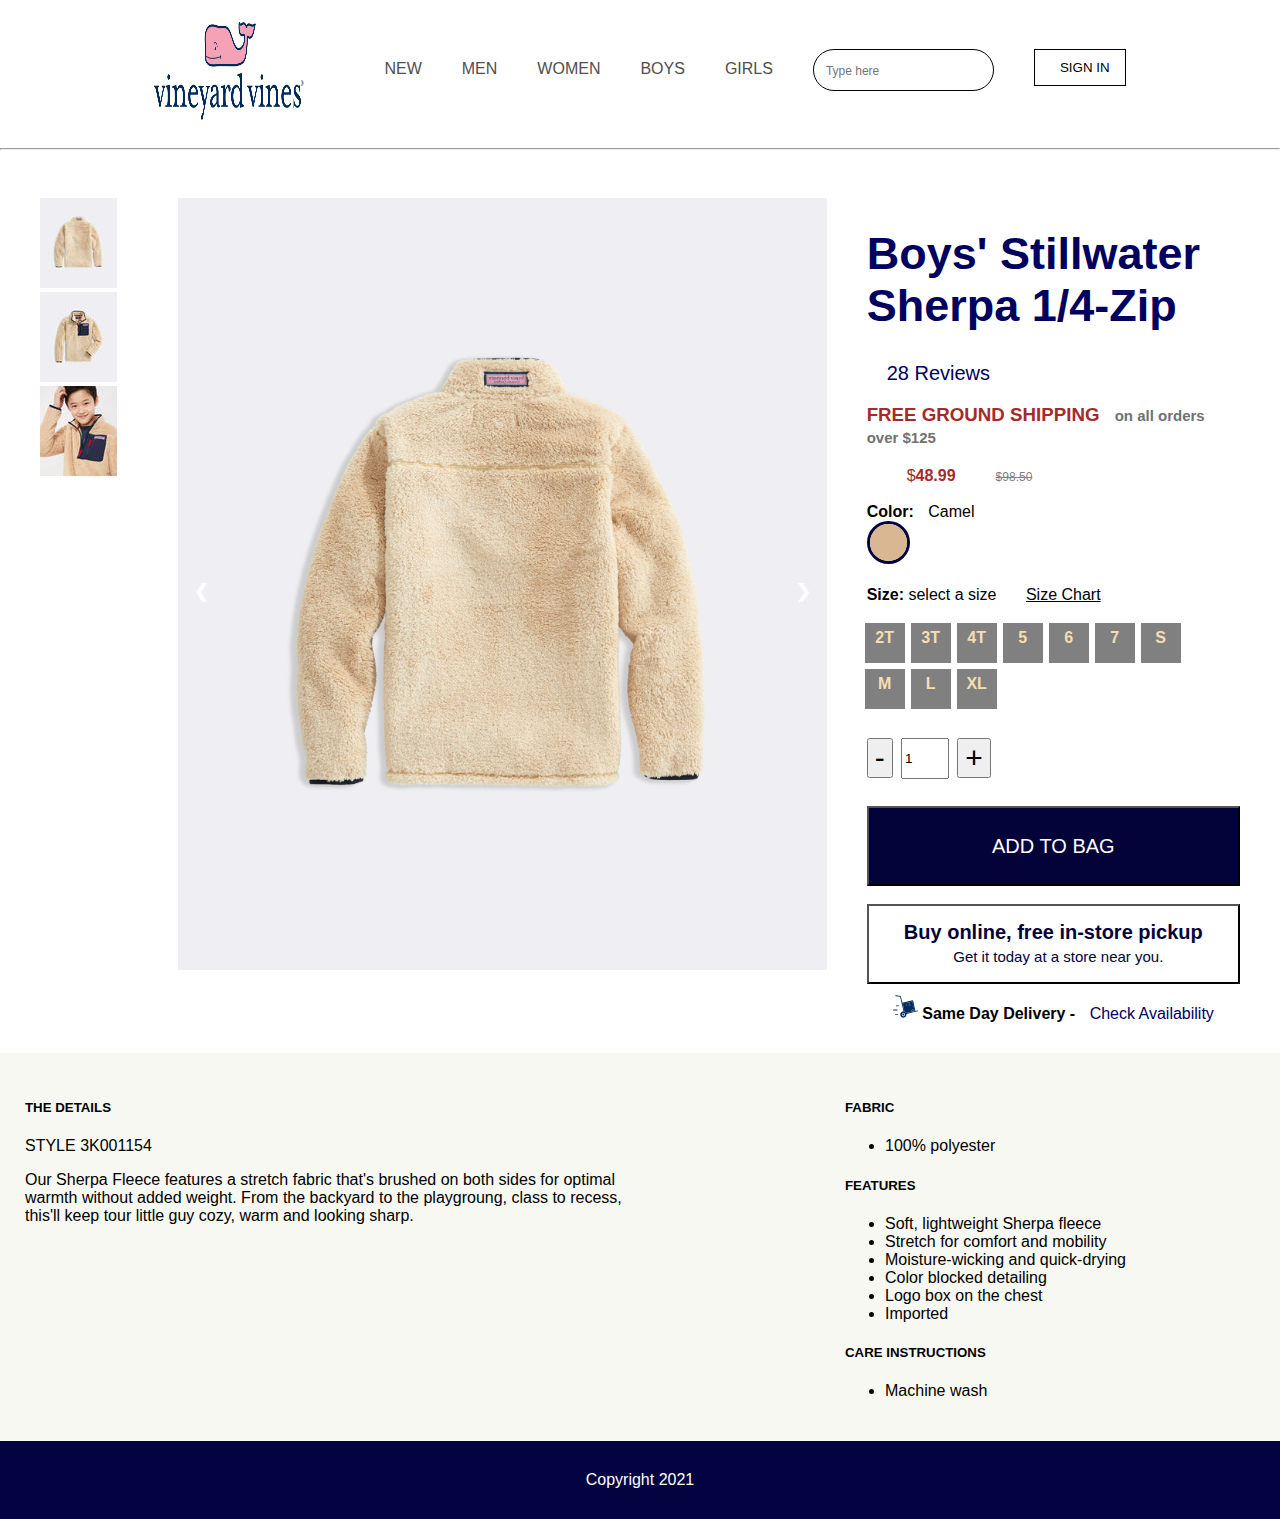
==== commit be07568d: "cart page done" ====
--- a/index.html
+++ b/index.html
@@ -151,7 +151,7 @@
 
     <div class="addToCart hideItems">
         <div class="itemsAdded">
-            <h3>Items added to Cart <tum onclick="addToCart()" id="close">&times;</tum></h3>
+            <h3>Items added to Cart <span onclick="addToCart()" id="close">X</span></h3>
             <div class="grid-cart">
                 <div class = "priceimg">
                     <img src="img/3K001154_252_LD_B.jpg" alt="">
--- a/css/style.css
+++ b/css/style.css
@@ -326,17 +326,19 @@
     position: relative;
     bottom: 50px;
 }
+.itemsAdded{
+  padding: 10px;
+}
 .itemsAdded h3{
     background-color:rgb(3, 3, 58) ;
     color: white;
     font-size: 24px;
     bottom: 25px;
     position: relative;
-    display: flex;
+    /* display: flex; */
     height: 45px;
     text-align: center;
 }
-
 
 
 #close{
@@ -351,9 +353,7 @@
     /* border: solid brown; */
     width:170px;
 }
-/* .cartInfo{
-    border: solid blue;
-} */
+
 
 .description{
   display: grid;
